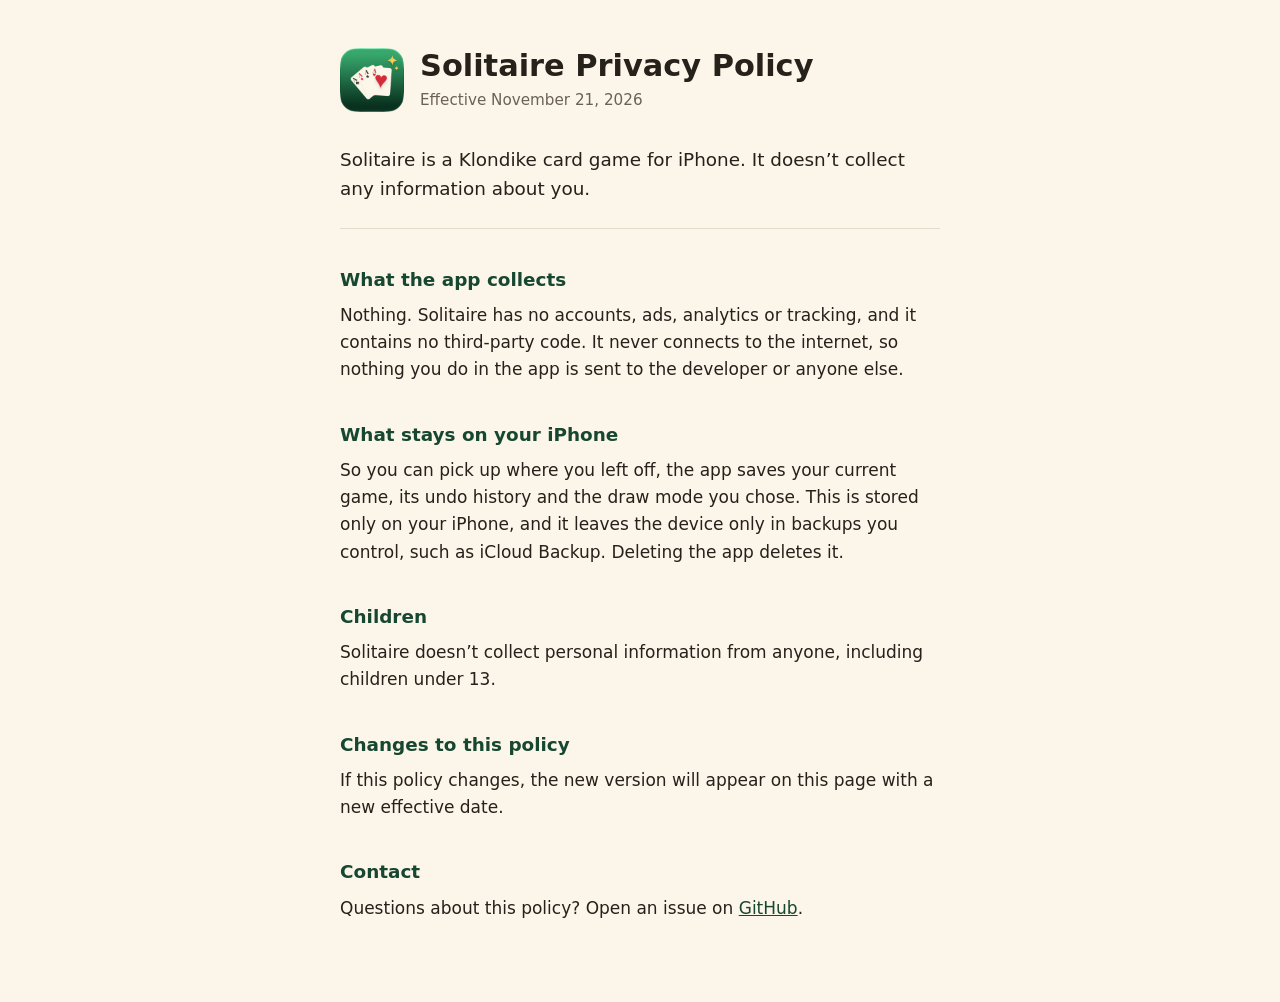
==== docs/privacy/index.html @ e4efb6a3 "Add privacy policy page for GitHub Pages Serves docs/ with GitHub Pages. The policy says the app col" ====
<!doctype html>
<html lang="en">
<head>
  <meta charset="utf-8">
  <meta name="viewport" content="width=device-width, initial-scale=1">
  <meta name="color-scheme" content="light dark">
  <title>Privacy Policy · Solitaire</title>
  <meta name="description" content="Solitaire doesn’t collect any information about you.">
  <link rel="icon" href="../icon.png">
  <link rel="apple-touch-icon" href="../icon.png">
  <style>
    :root {
      --paper: #FBF6E9;
      --ink: #26211B;
      --muted: #6B6255;
      --accent: #174730;
      --rule: #E4DCC8;
    }
    @media (prefers-color-scheme: dark) {
      :root {
        --paper: #0F2419;
        --ink: #F3EEDF;
        --muted: #B7AE9C;
        --accent: #8FD1A8;
        --rule: #2A4535;
      }
    }
    * { box-sizing: border-box; }
    body {
      margin: 0;
      background: var(--paper);
      color: var(--ink);
      font: 17px/1.6 -apple-system, BlinkMacSystemFont, "Segoe UI", system-ui, sans-serif;
      -webkit-text-size-adjust: 100%;
    }
    main { max-width: 40rem; margin: 0 auto; padding: 3rem 1.25rem 4rem; }
    header { display: flex; align-items: center; gap: 1rem; margin-bottom: 2rem; }
    header img { flex: none; width: 64px; height: 64px; border-radius: 22%; }
    h1 { margin: 0; font-size: 1.9rem; line-height: 1.2; }
    .date { margin: 0.25rem 0 0; color: var(--muted); font-size: 0.95rem; }
    .lead { margin: 0; padding-bottom: 1.5rem; border-bottom: 1px solid var(--rule); font-size: 1.15rem; }
    h2 { margin: 2.25rem 0 0.5rem; color: var(--accent); font-size: 1.15rem; }
    p { margin: 0 0 1rem; }
    a { color: var(--accent); }
  </style>
</head>
<body>
  <main>
    <header>
      <img src="../icon.png" alt="" width="64" height="64">
      <div>
        <h1>Solitaire Privacy Policy</h1>
        <p class="date">Effective November 21, 2026</p>
      </div>
    </header>

    <p class="lead">Solitaire is a Klondike card game for iPhone. It doesn’t collect any information about you.</p>

    <h2>What the app collects</h2>
    <p>Nothing. Solitaire has no accounts, ads, analytics or tracking, and it contains no third-party code. It never connects to the internet, so nothing you do in the app is sent to the developer or anyone else.</p>

    <h2>What stays on your iPhone</h2>
    <p>So you can pick up where you left off, the app saves your current game, its undo history and the draw mode you chose. This is stored only on your iPhone, and it leaves the device only in backups you control, such as iCloud Backup. Deleting the app deletes it.</p>

    <h2>Children</h2>
    <p>Solitaire doesn’t collect personal information from anyone, including children under 13.</p>

    <h2>Changes to this policy</h2>
    <p>If this policy changes, the new version will appear on this page with a new effective date.</p>

    <h2>Contact</h2>
    <p>Questions about this policy? Open an issue on <a href="https://github.com/isaact135/solitaire/issues">GitHub</a>.</p>
  </main>
</body>
</html>
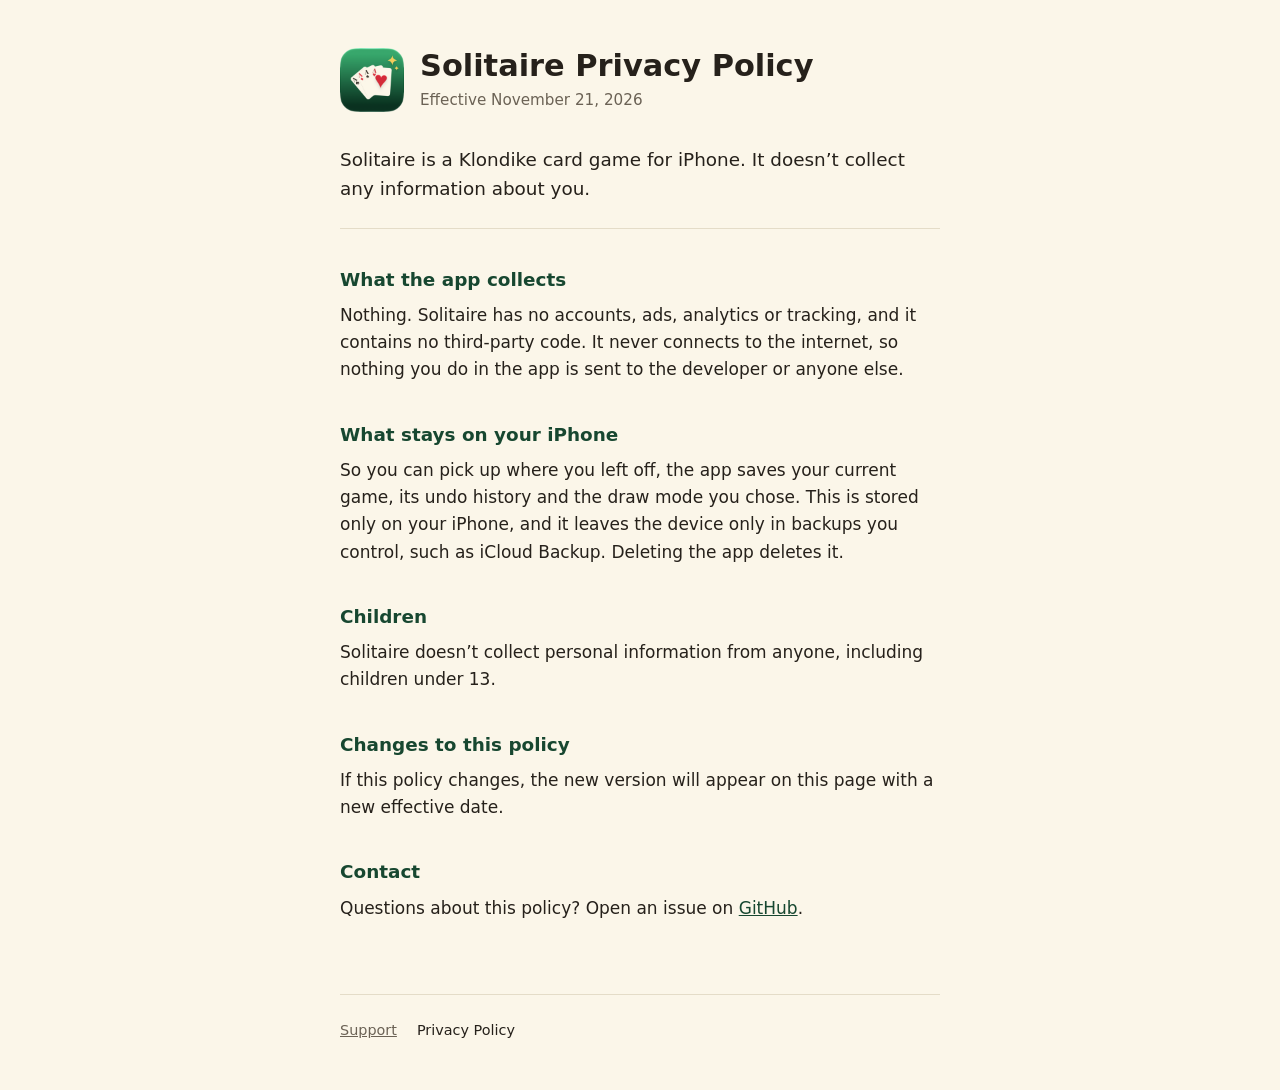
==== commit da06944d: "Add support page to the GitHub Pages site The support page answers common questions about playing an" ====
--- a/docs/privacy/index.html
+++ b/docs/privacy/index.html
@@ -8,41 +8,7 @@
   <meta name="description" content="Solitaire doesn’t collect any information about you.">
   <link rel="icon" href="../icon.png">
   <link rel="apple-touch-icon" href="../icon.png">
-  <style>
-    :root {
-      --paper: #FBF6E9;
-      --ink: #26211B;
-      --muted: #6B6255;
-      --accent: #174730;
-      --rule: #E4DCC8;
-    }
-    @media (prefers-color-scheme: dark) {
-      :root {
-        --paper: #0F2419;
-        --ink: #F3EEDF;
-        --muted: #B7AE9C;
-        --accent: #8FD1A8;
-        --rule: #2A4535;
-      }
-    }
-    * { box-sizing: border-box; }
-    body {
-      margin: 0;
-      background: var(--paper);
-      color: var(--ink);
-      font: 17px/1.6 -apple-system, BlinkMacSystemFont, "Segoe UI", system-ui, sans-serif;
-      -webkit-text-size-adjust: 100%;
-    }
-    main { max-width: 40rem; margin: 0 auto; padding: 3rem 1.25rem 4rem; }
-    header { display: flex; align-items: center; gap: 1rem; margin-bottom: 2rem; }
-    header img { flex: none; width: 64px; height: 64px; border-radius: 22%; }
-    h1 { margin: 0; font-size: 1.9rem; line-height: 1.2; }
-    .date { margin: 0.25rem 0 0; color: var(--muted); font-size: 0.95rem; }
-    .lead { margin: 0; padding-bottom: 1.5rem; border-bottom: 1px solid var(--rule); font-size: 1.15rem; }
-    h2 { margin: 2.25rem 0 0.5rem; color: var(--accent); font-size: 1.15rem; }
-    p { margin: 0 0 1rem; }
-    a { color: var(--accent); }
-  </style>
+  <link rel="stylesheet" href="../style.css">
 </head>
 <body>
   <main>
@@ -50,7 +16,7 @@
       <img src="../icon.png" alt="" width="64" height="64">
       <div>
         <h1>Solitaire Privacy Policy</h1>
-        <p class="date">Effective November 21, 2026</p>
+        <p class="subtitle">Effective November 21, 2026</p>
       </div>
     </header>
 
@@ -71,5 +37,11 @@
     <h2>Contact</h2>
     <p>Questions about this policy? Open an issue on <a href="https://github.com/isaact135/solitaire/issues">GitHub</a>.</p>
   </main>
+  <footer>
+    <nav aria-label="Solitaire pages">
+      <a href="../support/">Support</a>
+      <a href="../privacy/" aria-current="page">Privacy Policy</a>
+    </nav>
+  </footer>
 </body>
 </html>
--- a/docs/style.css
+++ b/docs/style.css
@@ -0,0 +1,51 @@
+:root {
+  --paper: #FBF6E9;
+  --ink: #26211B;
+  --muted: #6B6255;
+  --accent: #174730;
+  --rule: #E4DCC8;
+}
+
+@media (prefers-color-scheme: dark) {
+  :root {
+    --paper: #0F2419;
+    --ink: #F3EEDF;
+    --muted: #B7AE9C;
+    --accent: #8FD1A8;
+    --rule: #2A4535;
+  }
+}
+
+* { box-sizing: border-box; }
+
+body {
+  margin: 0;
+  background: var(--paper);
+  color: var(--ink);
+  font: 17px/1.6 -apple-system, BlinkMacSystemFont, "Segoe UI", system-ui, sans-serif;
+  -webkit-text-size-adjust: 100%;
+}
+
+main { max-width: 40rem; margin: 0 auto; padding: 3rem 1.25rem 2rem; }
+
+header { display: flex; align-items: center; gap: 1rem; margin-bottom: 2rem; }
+header img { flex: none; width: 64px; height: 64px; border-radius: 22%; }
+
+h1 { margin: 0; font-size: 1.9rem; line-height: 1.2; }
+.subtitle { margin: 0.25rem 0 0; color: var(--muted); font-size: 0.95rem; }
+.lead { margin: 0; padding-bottom: 1.5rem; border-bottom: 1px solid var(--rule); font-size: 1.15rem; }
+
+h2 { margin: 2.25rem 0 0.5rem; color: var(--accent); font-size: 1.15rem; }
+h3 { margin: 1.5rem 0 0.25rem; font-size: 1rem; }
+p { margin: 0 0 1rem; }
+a { color: var(--accent); }
+
+table { width: 100%; margin: 0.5rem 0 1rem; border-collapse: collapse; font-size: 0.95rem; }
+th, td { padding: 0.45rem 0; border-bottom: 1px solid var(--rule); text-align: left; vertical-align: top; }
+th:last-child, td:last-child { padding-left: 1rem; text-align: right; white-space: nowrap; }
+th { color: var(--muted); font-weight: 600; }
+
+footer { max-width: 40rem; margin: 0 auto; padding: 1.5rem 1.25rem 3rem; color: var(--muted); font-size: 0.9rem; }
+footer nav { display: flex; gap: 1.25rem; padding-top: 1.5rem; border-top: 1px solid var(--rule); }
+footer a { color: var(--muted); }
+footer a[aria-current="page"] { color: var(--ink); text-decoration: none; }
